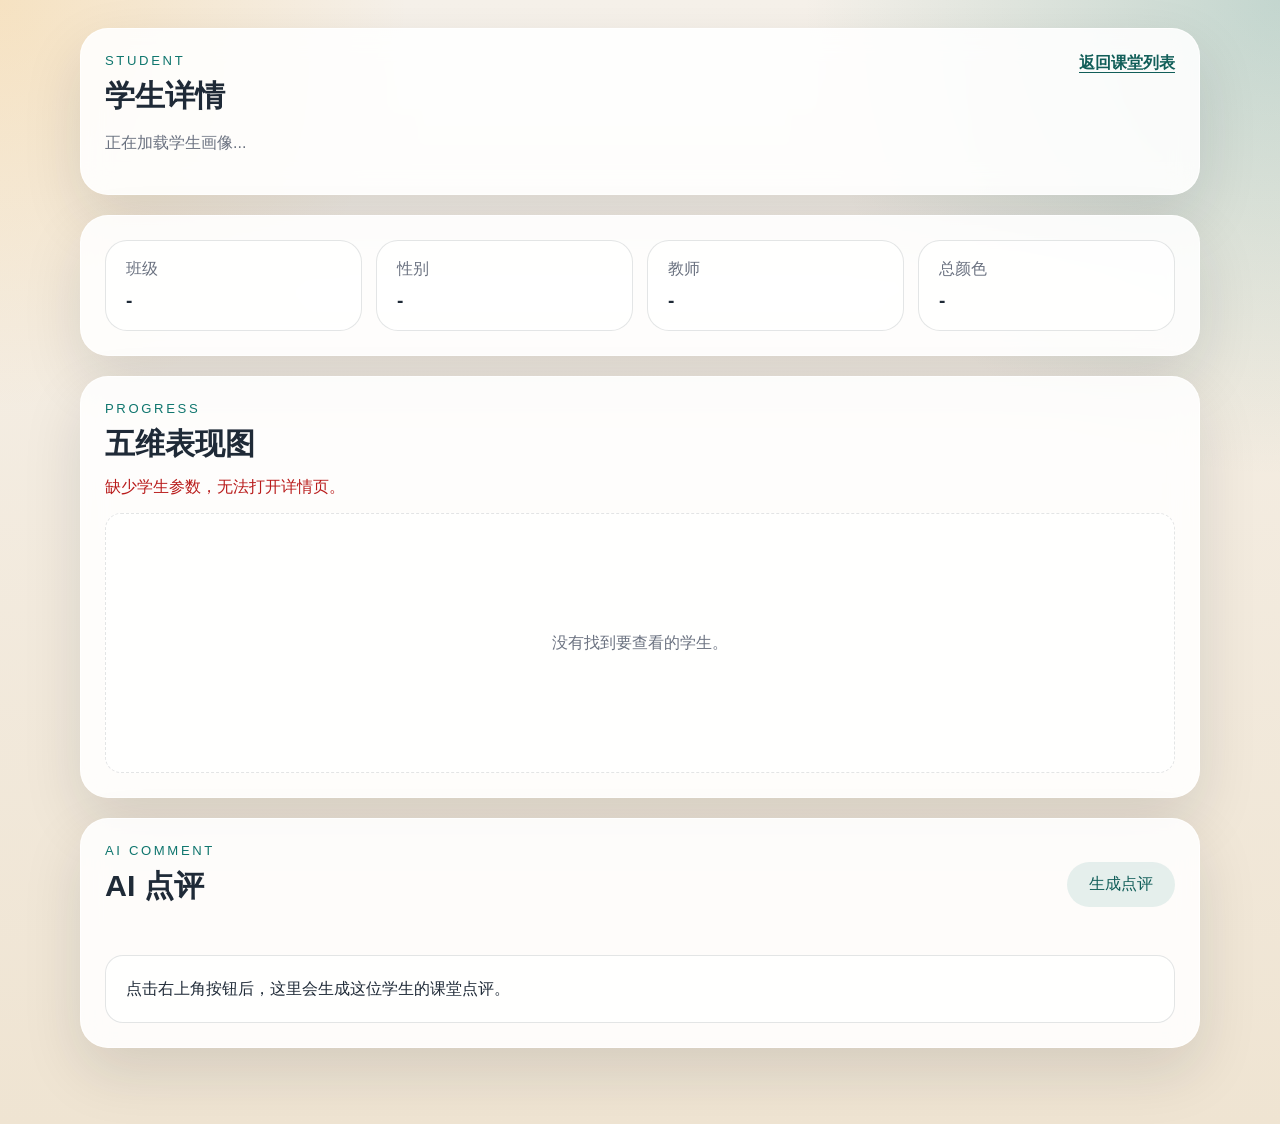
==== vue/student.html @ 35c37126 "完成基本功能开发：1.后台添加页 2.课堂总体页 3.学生个人页" ====
<!doctype html>
<html lang="zh-CN">
  <head>
    <meta charset="UTF-8" />
    <meta name="viewport" content="width=device-width, initial-scale=1.0" />
    <title>学生画像</title>
    <link rel="stylesheet" href="./styles.css?v=14" />
  </head>
  <body>
    <main class="page">
      <section class="panel hero-panel">
        <div class="hero-row">
          <div>
            <p class="eyebrow">Student</p>
            <h1 id="studentTitle">学生详情</h1>
            <p class="subtitle" id="studentSubtitle">正在加载学生画像...</p>
          </div>
          <a class="text-link" id="backToItem" href="./index.html">返回课堂列表</a>
        </div>
      </section>

      <section class="panel">
        <div class="student-meta-grid">
          <article class="student-meta-card">
            <span>班级</span>
            <strong id="studentClass">-</strong>
          </article>
          <article class="student-meta-card">
            <span>性别</span>
            <strong id="studentSex">-</strong>
          </article>
          <article class="student-meta-card">
            <span>教师</span>
            <strong id="studentTeacher">-</strong>
          </article>
          <article class="student-meta-card">
            <span>总颜色</span>
            <strong id="studentScore">-</strong>
          </article>
        </div>
      </section>

      <section class="panel">
        <div class="panel-header">
          <div>
            <p class="eyebrow">Progress</p>
            <h2>五维表现图</h2>
          </div>
        </div>
        <div id="studentMessage" class="message"></div>
        <div id="metricList" class="metric-list">
          <div class="status-card">
            <strong>正在准备图表...</strong>
            <p>稍等一下，我们马上把这位同学的画像展示出来。</p>
          </div>
        </div>
      </section>

      <section class="panel">
        <div class="panel-header">
          <div>
            <p class="eyebrow">AI Comment</p>
            <h2>AI 点评</h2>
          </div>
          <button id="commentaryButton" class="ghost" type="button">生成点评</button>
        </div>
        <div id="commentaryMessage" class="message"></div>
        <article class="ai-commentary-card">
          <p id="commentaryText">点击右上角按钮后，这里会生成这位学生的课堂点评。</p>
        </article>
      </section>
    </main>

    <script src="./student.js?v=14"></script>
  </body>
</html>
---- vue/styles.css ----
:root {
  --bg: #f4efe7;
  --panel: rgba(255, 255, 255, 0.88);
  --ink: #1f2a37;
  --muted: #6b7280;
  --line: rgba(31, 42, 55, 0.12);
  --primary: #0f766e;
  --primary-deep: #115e59;
  --danger: #b91c1c;
  --shadow: 0 24px 60px rgba(17, 24, 39, 0.12);
}

* {
  box-sizing: border-box;
}

body {
  margin: 0;
  font-family: "PingFang SC", "Noto Sans SC", "Helvetica Neue", sans-serif;
  color: var(--ink);
  background:
    radial-gradient(circle at top left, rgba(245, 158, 11, 0.18), transparent 24%),
    radial-gradient(circle at top right, rgba(15, 118, 110, 0.22), transparent 28%),
    linear-gradient(180deg, #f6f1ea 0%, #efe4d2 100%);
}

.page {
  width: min(1120px, calc(100% - 32px));
  margin: 0 auto;
  padding: 28px 0 56px;
}

.panel {
  background: var(--panel);
  backdrop-filter: blur(14px);
  border: 1px solid rgba(255, 255, 255, 0.7);
  border-radius: 28px;
  box-shadow: var(--shadow);
  padding: 24px;
  margin-bottom: 20px;
}

.hero-panel h1,
.panel h2 {
  margin: 0;
  font-family: "PingFang SC", "Noto Sans SC", "Helvetica Neue", sans-serif;
  font-size: 1.9rem;
  font-weight: 700;
}

.hero-row {
  display: flex;
  justify-content: space-between;
  gap: 16px;
  align-items: flex-start;
}

.eyebrow {
  margin: 0 0 8px;
  color: var(--primary);
  font-size: 0.82rem;
  letter-spacing: 0.2em;
  text-transform: uppercase;
}

.subtitle,
.summary,
.message,
.field span,
.status-card p {
  color: var(--muted);
}

.text-link {
  color: var(--primary-deep);
  text-decoration: underline;
  text-underline-offset: 4px;
  font-weight: 600;
  white-space: nowrap;
}

.form-grid {
  display: grid;
  grid-template-columns: repeat(3, minmax(0, 1fr));
  gap: 16px;
}

.field {
  display: grid;
  gap: 8px;
}

.field-wide {
  grid-column: 1 / -1;
}

.tall textarea {
  min-height: 260px;
}

input,
textarea,
button {
  font: inherit;
}

input,
textarea {
  width: 100%;
  border: 1px solid var(--line);
  border-radius: 16px;
  background: rgba(255, 255, 255, 0.88);
  padding: 14px 16px;
  outline: none;
}

.actions {
  display: flex;
  gap: 12px;
  justify-content: flex-end;
  align-items: center;
}

button {
  border: 0;
  border-radius: 999px;
  padding: 12px 22px;
  cursor: pointer;
}

button.primary {
  color: white;
  background: linear-gradient(135deg, var(--primary), var(--primary-deep));
  box-shadow: 0 16px 32px rgba(15, 118, 110, 0.18);
}

button.ghost {
  color: var(--primary-deep);
  background: rgba(15, 118, 110, 0.1);
}

button:disabled {
  opacity: 0.6;
  cursor: wait;
}

.panel-header {
  display: flex;
  justify-content: space-between;
  gap: 16px;
  align-items: end;
  margin-bottom: 12px;
}

.message {
  min-height: 24px;
  margin-bottom: 12px;
}

.message.error {
  color: var(--danger);
}

.message.success {
  color: var(--primary-deep);
}

.status-card {
  padding: 22px 24px;
  border-radius: 20px;
  border: 1px solid var(--line);
  background: rgba(255, 255, 255, 0.72);
}

.status-card strong {
  display: block;
  margin-bottom: 8px;
  font-size: 1.1rem;
}

.table-wrap {
  overflow-x: auto;
  border-radius: 18px;
  border: 1px solid var(--line);
}

.heat-legend {
  display: inline-flex;
  gap: 10px;
  margin-bottom: 12px;
  color: var(--muted);
  font-size: 0.9rem;
}

.heatmap-empty {
  min-height: 260px;
  border: 1px dashed var(--line);
  border-radius: 16px;
  display: flex;
  align-items: center;
  justify-content: center;
  color: var(--muted);
  background: rgba(255, 255, 255, 0.7);
}

.heatmap-board {
  padding: 18px;
  border-radius: 18px;
  background: #202532;
  display: grid;
  gap: 10px;
  overflow-x: auto;
}

.seat-row {
  display: grid;
  grid-auto-flow: column;
  gap: 10px;
}

.seat {
  width: 96px;
  height: 52px;
  border-radius: 10px;
  display: flex;
  align-items: center;
  justify-content: center;
  padding: 4px;
}

.seat-link {
  cursor: pointer;
  text-decoration: none;
  transition: transform 160ms ease, box-shadow 160ms ease;
  box-shadow: inset 0 0 0 1px rgba(255, 255, 255, 0.06);
}

.seat-link:hover {
  transform: translateY(-2px);
  box-shadow:
    0 12px 24px rgba(0, 0, 0, 0.18),
    inset 0 0 0 1px rgba(255, 255, 255, 0.18);
}

.seat-name {
  color: rgba(255, 255, 255, 0.95);
  font-size: 0.82rem;
  font-weight: 600;
  line-height: 1.2;
  text-align: center;
  white-space: nowrap;
  overflow: hidden;
  text-overflow: ellipsis;
}

.empty-seat {
  background: #3a3f4d;
  opacity: 0.45;
}

.heat-blue {
  background: #2f6bff;
}

.heat-green {
  background: #35b56a;
}

.heat-yellow {
  background: #f3c64d;
}

.heat-orange {
  background: #f08a32;
}

.heat-red {
  background: #d94b3d;
}

table {
  width: 100%;
  border-collapse: collapse;
  background: rgba(255, 255, 255, 0.72);
}

th,
td {
  padding: 14px 16px;
  border-bottom: 1px solid var(--line);
  text-align: left;
  white-space: nowrap;
}

th {
  background: rgba(15, 118, 110, 0.08);
}

.table-sort {
  cursor: pointer;
  user-select: none;
}

.table-sort .sort-icon {
  display: inline-block;
  width: 10px;
  margin-left: 6px;
  color: rgba(31, 42, 55, 0.4);
}

.table-sort.active {
  color: var(--primary-deep);
}

.table-sort.active .sort-icon {
  color: var(--primary-deep);
}

.item-link {
  color: var(--primary-deep);
  text-decoration: underline;
  text-underline-offset: 3px;
  font-weight: 600;
}

.split-grid {
  display: grid;
  grid-template-columns: 1fr;
  gap: 20px;
}

.student-meta-grid {
  display: grid;
  grid-template-columns: repeat(4, minmax(0, 1fr));
  gap: 14px;
}

.student-meta-card,
.metric-card {
  border: 1px solid var(--line);
  border-radius: 22px;
  background: rgba(255, 255, 255, 0.72);
  padding: 18px 20px;
}

.student-meta-card span {
  display: block;
  color: var(--muted);
  margin-bottom: 10px;
}

.student-meta-card strong {
  font-size: 1.2rem;
}

.student-color-chip {
  display: inline-block;
  width: 14px;
  height: 14px;
  border-radius: 999px;
  margin-right: 8px;
  vertical-align: -2px;
  box-shadow: inset 0 -1px 0 rgba(0, 0, 0, 0.18);
}

.metric-list {
  display: grid;
  gap: 12px;
}

.metric-layout {
  display: grid;
  grid-template-columns: minmax(0, 1.15fr) minmax(280px, 0.85fr);
  gap: 16px;
  align-items: start;
}

.metric-compact-card {
  border: 1px solid var(--line);
  border-radius: 18px;
  background: rgba(255, 255, 255, 0.76);
  padding: 12px 14px;
  display: grid;
  gap: 10px;
}

.metric-explain-card {
  border: 1px solid var(--line);
  border-radius: 18px;
  background: rgba(255, 255, 255, 0.76);
  padding: 14px 16px;
}

.metric-explain-card h3 {
  margin: 0 0 12px;
  font-size: 1rem;
}

.metric-explain-list {
  display: grid;
  gap: 12px;
}

.metric-explain-row {
  display: grid;
  gap: 6px;
}

.metric-explain-text {
  margin: 0;
  color: var(--muted);
  line-height: 1.6;
  font-size: 0.92rem;
}

.ai-commentary-card {
  border: 1px solid var(--line);
  border-radius: 18px;
  background: rgba(255, 255, 255, 0.78);
  padding: 18px 20px;
}

.ai-commentary-card p {
  margin: 0;
  line-height: 1.9;
  color: var(--ink);
  white-space: pre-wrap;
}

.metric-row {
  display: grid;
  gap: 4px;
}

.metric-row-main {
  display: grid;
  gap: 6px;
}

.metric-row-top {
  display: flex;
  justify-content: space-between;
  align-items: center;
  gap: 12px;
}

.metric-row-label-wrap {
  display: inline-flex;
  align-items: center;
  gap: 8px;
  min-width: 0;
}

.metric-dot {
  width: 10px;
  height: 10px;
  border-radius: 999px;
  flex: 0 0 auto;
}

.metric-row-label {
  font-size: 0.94rem;
  font-weight: 700;
}

.metric-row-score {
  font-size: 0.94rem;
  line-height: 1;
  white-space: nowrap;
}

.metric-row-bar {
  position: relative;
  width: 100%;
  height: 12px;
  overflow: hidden;
  border-radius: 4px;
  background: rgba(31, 42, 55, 0.08);
  border: 1px solid rgba(31, 42, 55, 0.08);
}

.metric-row-fill {
  height: 100%;
  border-radius: 3px;
  box-shadow: inset 0 -1px 0 rgba(0, 0, 0, 0.12);
}

.empty {
  text-align: center;
  color: var(--muted);
}

@media (max-width: 900px) {
  .form-grid {
    grid-template-columns: 1fr;
  }

  .student-meta-grid {
    grid-template-columns: 1fr 1fr;
  }

  .metric-layout {
    grid-template-columns: 1fr;
  }

  .actions,
  .panel-header,
  .hero-row {
    flex-direction: column;
    align-items: stretch;
  }

  button {
    width: 100%;
  }

  .seat {
    width: 66px;
    height: 40px;
  }

  .seat-name {
    font-size: 0.66rem;
  }
}

@media (max-width: 640px) {
  .student-meta-grid {
    grid-template-columns: 1fr;
  }
}
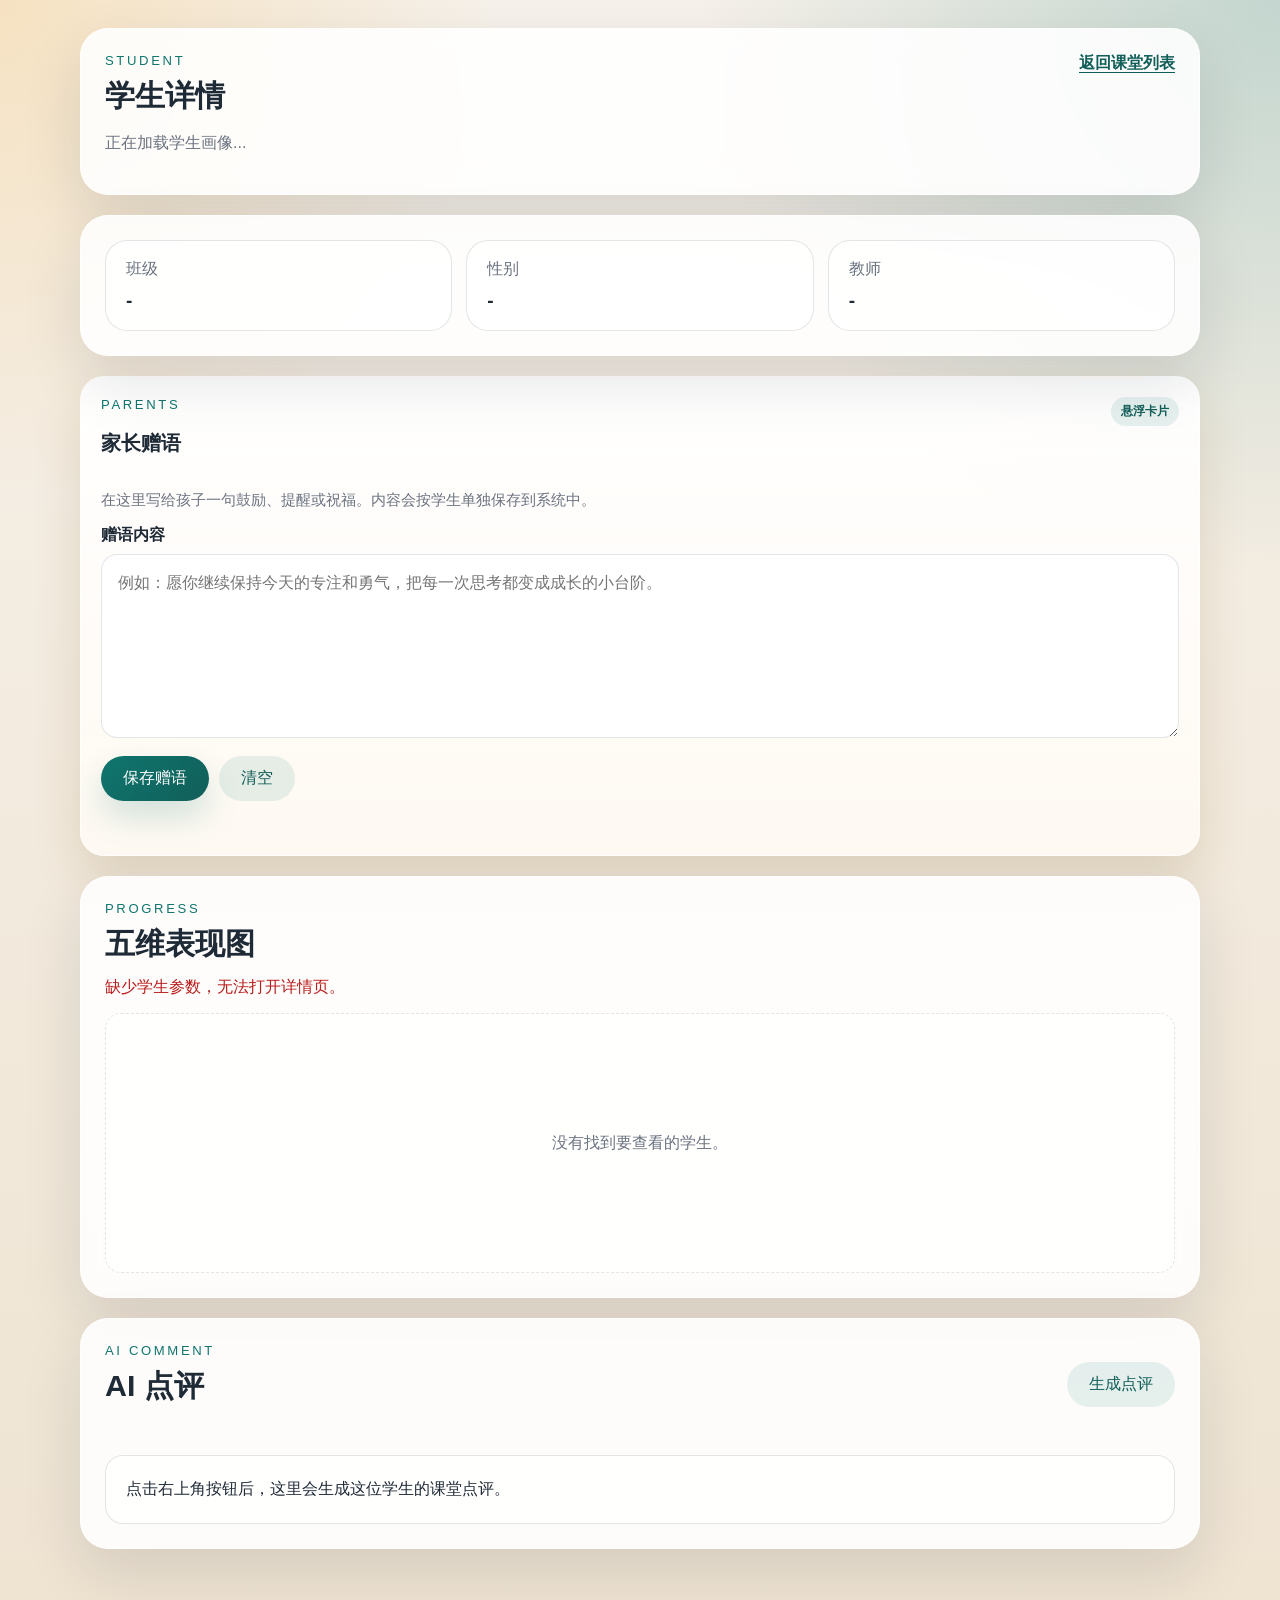
==== commit 3e791d08: "开发完成" ====
--- a/vue/student.html
+++ b/vue/student.html
@@ -4,9 +4,25 @@
     <meta charset="UTF-8" />
     <meta name="viewport" content="width=device-width, initial-scale=1.0" />
     <title>学生画像</title>
-    <link rel="stylesheet" href="./styles.css?v=14" />
+    <link rel="stylesheet" href="./styles.css?v=17" />
   </head>
   <body>
+    <aside id="aiDoctorPanel" class="ai-doctor-panel" aria-live="polite">
+      <div class="ai-doctor-avatar" aria-hidden="true">
+        <div class="ai-doctor-cap"></div>
+        <div class="ai-doctor-face">
+          <span></span>
+          <span></span>
+        </div>
+      </div>
+      <div class="ai-doctor-bubble">
+        <div class="ai-doctor-bubble-top">
+          <p class="eyebrow">AI Mentor</p>
+          <strong>小博士点评中</strong>
+        </div>
+        <p id="aiDoctorText" class="ai-doctor-text">点击“生成点评”后，小博士会从这里出现，朗读这位学生的点评内容。</p>
+      </div>
+    </aside>
     <main class="page">
       <section class="panel hero-panel">
         <div class="hero-row">
@@ -33,12 +49,30 @@
             <span>教师</span>
             <strong id="studentTeacher">-</strong>
           </article>
-          <article class="student-meta-card">
-            <span>总颜色</span>
-            <strong id="studentScore">-</strong>
-          </article>
         </div>
       </section>
+
+      <aside class="parent-note-panel" aria-labelledby="parentNoteTitle">
+        <div class="parent-note-header">
+          <div>
+            <p class="eyebrow">Parents</p>
+            <h2 id="parentNoteTitle">家长赠语</h2>
+          </div>
+          <span class="parent-note-badge">悬浮卡片</span>
+        </div>
+        <p class="parent-note-intro">在这里写给孩子一句鼓励、提醒或祝福。内容会按学生单独保存到系统中。</p>
+        <label class="parent-note-field" for="parentNoteText">赠语内容</label>
+        <textarea
+          id="parentNoteText"
+          class="parent-note-textarea"
+          placeholder="例如：愿你继续保持今天的专注和勇气，把每一次思考都变成成长的小台阶。"
+        ></textarea>
+        <div class="parent-note-actions">
+          <button id="parentNoteSave" class="primary" type="button">保存赠语</button>
+          <button id="parentNoteClear" class="ghost" type="button">清空</button>
+        </div>
+        <div id="parentNoteMessage" class="message parent-note-message"></div>
+      </aside>
 
       <section class="panel">
         <div class="panel-header">
@@ -71,6 +105,6 @@
       </section>
     </main>
 
-    <script src="./student.js?v=14"></script>
+    <script src="./student.js?v=17"></script>
   </body>
 </html>
--- a/vue/styles.css
+++ b/vue/styles.css
@@ -24,6 +24,146 @@
     linear-gradient(180deg, #f6f1ea 0%, #efe4d2 100%);
 }
 
+.ai-doctor-panel {
+  position: fixed;
+  top: 132px;
+  left: 18px;
+  width: min(420px, calc(100vw - 36px));
+  padding: 18px 18px 18px 128px;
+  border-radius: 28px;
+  background: rgba(255, 255, 255, 0.9);
+  border: 1px solid rgba(255, 255, 255, 0.76);
+  box-shadow: 0 24px 54px rgba(17, 24, 39, 0.16);
+  backdrop-filter: blur(14px);
+  transform: translateX(calc(-100% - 28px));
+  opacity: 0;
+  pointer-events: none;
+  transition: transform 260ms ease, opacity 260ms ease;
+  z-index: 24;
+}
+
+.ai-doctor-panel.visible {
+  transform: translateX(0);
+  opacity: 1;
+}
+
+.ai-doctor-avatar {
+  position: absolute;
+  top: 10px;
+  left: 14px;
+  width: 110px;
+  height: 122px;
+  flex: 0 0 auto;
+}
+
+.ai-doctor-cap {
+  position: absolute;
+  left: 16px;
+  top: 0;
+  width: 78px;
+  height: 24px;
+  border-radius: 16px 16px 10px 10px;
+  background: linear-gradient(135deg, #0f766e, #164e63);
+}
+
+.ai-doctor-cap::after {
+  content: "";
+  position: absolute;
+  left: 32px;
+  top: 12px;
+  width: 12px;
+  height: 34px;
+  border-radius: 999px;
+  background: #f7fafc;
+  box-shadow: 0 0 0 4px rgba(15, 118, 110, 0.18);
+}
+
+.ai-doctor-face {
+  position: absolute;
+  left: 6px;
+  bottom: 0;
+  width: 92px;
+  height: 92px;
+  border-radius: 999px;
+  background: linear-gradient(180deg, #fff9ef 0%, #fde7cf 100%);
+  border: 3px solid rgba(15, 118, 110, 0.16);
+  box-shadow: inset 0 -6px 0 rgba(240, 138, 50, 0.12);
+}
+
+.ai-doctor-face::before,
+.ai-doctor-face::after {
+  content: "";
+  position: absolute;
+  top: 38px;
+  width: 10px;
+  height: 10px;
+  border-radius: 999px;
+  background: #253041;
+}
+
+.ai-doctor-face::before {
+  left: 24px;
+}
+
+.ai-doctor-face::after {
+  right: 24px;
+}
+
+.ai-doctor-face span {
+  position: absolute;
+  left: 31px;
+  bottom: 21px;
+  width: 28px;
+  height: 12px;
+  border-bottom: 4px solid #ef7d5d;
+  border-radius: 0 0 14px 14px;
+}
+
+.ai-doctor-bubble {
+  min-width: 0;
+  padding: 14px 16px;
+  border-radius: 22px;
+  background: linear-gradient(180deg, rgba(246, 251, 250, 0.96) 0%, rgba(255, 255, 255, 0.9) 100%);
+  border: 1px solid rgba(15, 118, 110, 0.12);
+}
+
+.ai-doctor-bubble-top {
+  display: grid;
+  gap: 4px;
+  margin-bottom: 8px;
+}
+
+.ai-doctor-bubble-top .eyebrow {
+  margin-bottom: 0;
+}
+
+.ai-doctor-text {
+  margin: 0;
+  min-height: 5.4em;
+  color: var(--ink);
+  line-height: 1.8;
+  white-space: pre-wrap;
+}
+
+.ai-doctor-panel.speaking .ai-doctor-avatar {
+  animation: doctor-bob 0.9s ease-in-out infinite;
+}
+
+.ai-doctor-panel.speaking .ai-doctor-bubble {
+  box-shadow: 0 0 0 6px rgba(15, 118, 110, 0.06);
+}
+
+@keyframes doctor-bob {
+  0%,
+  100% {
+    transform: translateY(0);
+  }
+
+  50% {
+    transform: translateY(-4px);
+  }
+}
+
 .page {
   width: min(1120px, calc(100% - 32px));
   margin: 0 auto;
@@ -46,6 +186,17 @@
   font-family: "PingFang SC", "Noto Sans SC", "Helvetica Neue", sans-serif;
   font-size: 1.9rem;
   font-weight: 700;
+}
+
+.hero-title-gradient {
+  display: inline-block;
+  background: linear-gradient(135deg, #0f766e 0%, #1d4ed8 38%, #7c3aed 68%, #f59e0b 100%);
+  -webkit-background-clip: text;
+  background-clip: text;
+  color: transparent;
+  text-wrap: balance;
+  letter-spacing: 0.02em;
+  text-shadow: 0 10px 24px rgba(29, 78, 216, 0.12);
 }
 
 .hero-row {
@@ -331,7 +482,7 @@
 
 .student-meta-grid {
   display: grid;
-  grid-template-columns: repeat(4, minmax(0, 1fr));
+  grid-template-columns: repeat(3, minmax(0, 1fr));
   gap: 14px;
 }
 
@@ -353,14 +504,72 @@
   font-size: 1.2rem;
 }
 
-.student-color-chip {
-  display: inline-block;
-  width: 14px;
-  height: 14px;
+.parent-note-panel {
+  border: 1px solid rgba(255, 255, 255, 0.75);
+  border-radius: 24px;
+  background:
+    linear-gradient(180deg, rgba(255, 255, 255, 0.96) 0%, rgba(255, 250, 243, 0.92) 100%);
+  box-shadow: 0 22px 48px rgba(112, 78, 22, 0.16);
+  padding: 20px;
+  margin-bottom: 20px;
+}
+
+.parent-note-header {
+  display: flex;
+  justify-content: space-between;
+  gap: 12px;
+  align-items: start;
+}
+
+.parent-note-header h2 {
+  font-size: 1.28rem;
+}
+
+.parent-note-badge {
+  display: inline-flex;
+  align-items: center;
+  justify-content: center;
+  min-height: 28px;
+  padding: 6px 10px;
   border-radius: 999px;
-  margin-right: 8px;
-  vertical-align: -2px;
-  box-shadow: inset 0 -1px 0 rgba(0, 0, 0, 0.18);
+  background: rgba(15, 118, 110, 0.1);
+  color: var(--primary-deep);
+  font-size: 0.78rem;
+  font-weight: 700;
+  white-space: nowrap;
+}
+
+.parent-note-intro {
+  margin: 14px 0 12px;
+  color: var(--muted);
+  line-height: 1.7;
+  font-size: 0.93rem;
+}
+
+.parent-note-field {
+  display: block;
+  margin-bottom: 8px;
+  color: var(--ink);
+  font-weight: 700;
+}
+
+.parent-note-textarea {
+  min-height: 184px;
+  resize: vertical;
+  line-height: 1.8;
+  background: rgba(255, 255, 255, 0.92);
+}
+
+.parent-note-actions {
+  display: flex;
+  gap: 10px;
+  margin-top: 14px;
+}
+
+.parent-note-message {
+  margin-top: 10px;
+  margin-bottom: 0;
+  min-height: 24px;
 }
 
 .metric-list {
@@ -490,7 +699,36 @@
   color: var(--muted);
 }
 
+@media (min-width: 1760px) {
+  .parent-note-panel {
+    position: fixed;
+    top: 236px;
+    left: calc(50% + 584px);
+    width: min(320px, calc(100vw - (50% + 612px)));
+    max-height: calc(100vh - 48px);
+    overflow: auto;
+    margin-bottom: 0;
+    z-index: 20;
+  }
+}
+
 @media (max-width: 900px) {
+  .ai-doctor-panel {
+    position: sticky;
+    top: 12px;
+    left: auto;
+    width: auto;
+    margin: 12px 16px 0;
+    padding-left: 118px;
+    transform: translateY(-10px);
+  }
+
+  .ai-doctor-panel.visible {
+    transform: translateY(0);
+    opacity: 1;
+    pointer-events: auto;
+  }
+
   .form-grid {
     grid-template-columns: 1fr;
   }
@@ -505,7 +743,9 @@
 
   .actions,
   .panel-header,
-  .hero-row {
+  .hero-row,
+  .parent-note-header,
+  .parent-note-actions {
     flex-direction: column;
     align-items: stretch;
   }
@@ -525,6 +765,16 @@
 }
 
 @media (max-width: 640px) {
+  .ai-doctor-panel {
+    padding: 108px 14px 14px;
+  }
+
+  .ai-doctor-avatar {
+    left: 50%;
+    top: 10px;
+    transform: translateX(-50%);
+  }
+
   .student-meta-grid {
     grid-template-columns: 1fr;
   }
